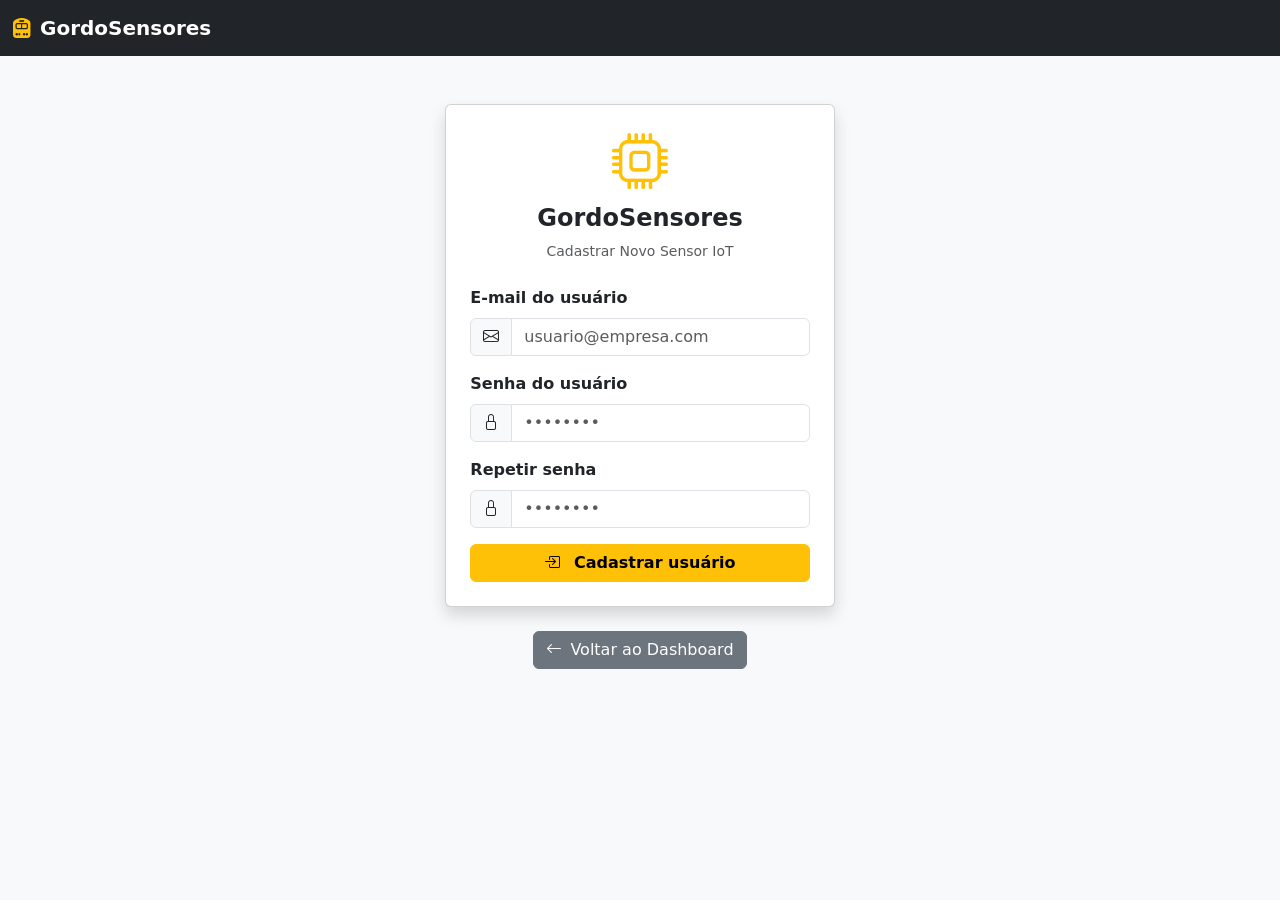
==== public/tela_cadastro_sensores.html @ 96b94cc9 "add - estrutura cadastro de sensores" ====
<!DOCTYPE html>
<html lang="pt-BR">

<head>
    <meta charset="UTF-8" />
    <meta name="viewport" content="width=device-width, initial-scale=1.0" />
    <title>GordoSensores — Cadastro de Sensor</title>
    <link href="https://cdn.jsdelivr.net/npm/bootstrap@5.3.3/dist/css/bootstrap.min.css" rel="stylesheet" />
    <link href="https://cdn.jsdelivr.net/npm/bootstrap-icons@1.11.3/font/bootstrap-icons.min.css" rel="stylesheet" />
</head>

<body class="bg-light">

    <nav class="navbar navbar-expand-lg navbar-dark bg-dark sticky-top">
        <div class="container-fluid">
            <span class="navbar-brand fw-bold"><i
                    class="bi bi-train-front-fill me-2 text-warning"></i>GordoSensores</span>
            <button class="navbar-toggler" type="button" data-bs-toggle="collapse" data-bs-target="#mockupNav">
                <span class="navbar-toggler-icon"></span>
            </button>

        </div>
    </nav>

    <div class="container-fluid py-4 px-3">

        <section id="screen-login" class="mb-5">

            <div class="container-fluid py-4 px-3">


                <div class="row justify-content-center">
                    <div class="col-md-5 col-lg-4">
                        <div class="card shadow">
                            <div class="card-body p-4">
                                <div class="text-center mb-4">
                                    <i class="bi bi-cpu display-4 text-warning"></i>
                                    <h4 class="fw-bold mt-2">GordoSensores</h4>
                                    <p class="text-muted small">Cadastrar Novo Sensor IoT</p>
                                </div>
                                <div class="mb-3">
                                    <label class="form-label fw-semibold">E-mail do usuário</label>
                                    <div class="input-group">
                                        <span class="input-group-text"><i class="bi bi-envelope"></i></span>
                                        <input type="email" class="form-control" placeholder="usuario@empresa.com"
                                            id="login" />
                                    </div>
                                </div>
                                <div class="mb-3">
                                    <label class="form-label fw-semibold">Senha do usuário</label>
                                    <div class="input-group">
                                        <span class="input-group-text"><i class="bi bi-lock"></i></span>
                                        <input type="password" class="form-control" placeholder="••••••••" id="senha" />
                                    </div>
                                </div>

                                <div class="mb-3">
                                    <label class="form-label fw-semibold">Repetir senha</label>
                                    <div class="input-group">
                                        <span class="input-group-text"><i class="bi bi-lock"></i></span>
                                        <input type="password" class="form-control" placeholder="••••••••"
                                            id="confirmar-senha" />
                                    </div>
                                </div>

                                <button id="enviar_cadastro" class="btn btn-warning w-100 fw-semibold" type="button">
                                    <i class="bi bi-box-arrow-in-right me-2"></i>
                                    Cadastrar usuário
                                </button>
                                <div id="alert-sucesso" class="alert alert-success d-none" role="alert">
                                    Usuário cadastrado com sucesso!
                                </div>

                                <div id="alert-erro" class="alert alert-danger d-none" role="alert">
                                    Erro ao cadastrar usuário!
                                </div>
                            </div>
                        </div>
                        <br>
                        <div class="text-center">
                            <a href="tela_geral_home.html" class="btn btn-secondary"><i class="bi bi-arrow-left me-2"></i>Voltar ao Dashboard</a>
                        </div>
                    </div>
                </div>
        </section>

    </div>



    <script src="../script/cadastro_sensores.js"></script>
    <script src="https://cdn.jsdelivr.net/npm/bootstrap@5.3.3/dist/js/bootstrap.bundle.min.js"></script>
</body>

</html>
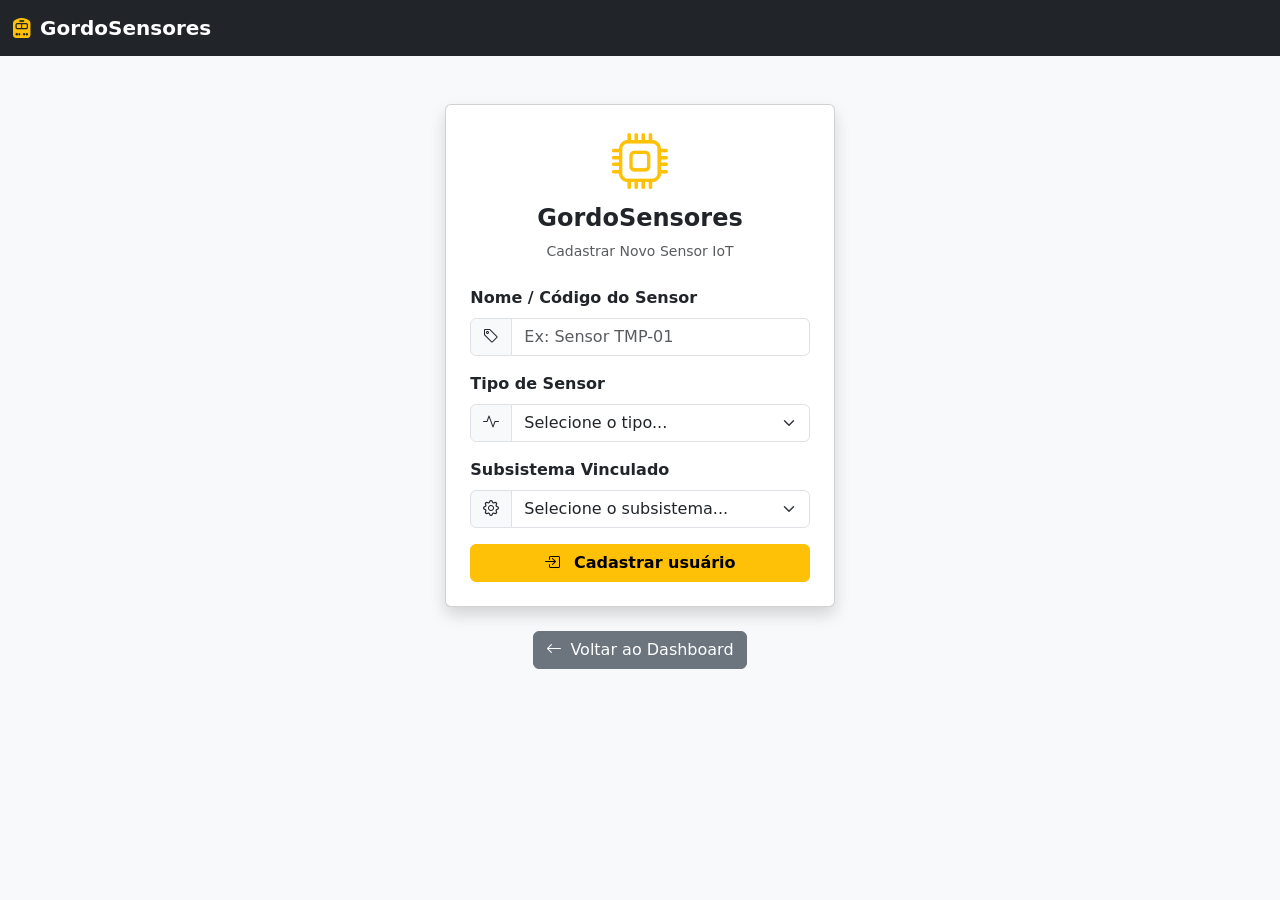
==== commit 7c941174: "add - campos sensores" ====
--- a/public/tela_cadastro_sensores.html
+++ b/public/tela_cadastro_sensores.html
@@ -39,27 +39,40 @@
                                     <p class="text-muted small">Cadastrar Novo Sensor IoT</p>
                                 </div>
                                 <div class="mb-3">
-                                    <label class="form-label fw-semibold">E-mail do usuário</label>
+                                    <label class="form-label fw-semibold">Nome / Código do Sensor</label>
                                     <div class="input-group">
-                                        <span class="input-group-text"><i class="bi bi-envelope"></i></span>
-                                        <input type="email" class="form-control" placeholder="usuario@empresa.com"
-                                            id="login" />
+                                        <span class="input-group-text"><i class="bi bi-tag"></i></span>
+                                        <input type="text" class="form-control" placeholder="Ex: Sensor TMP-01"
+                                            id="nome_sensor" required />
                                     </div>
                                 </div>
                                 <div class="mb-3">
-                                    <label class="form-label fw-semibold">Senha do usuário</label>
+                                    <label class="form-label fw-semibold">Tipo de Sensor</label>
                                     <div class="input-group">
-                                        <span class="input-group-text"><i class="bi bi-lock"></i></span>
-                                        <input type="password" class="form-control" placeholder="••••••••" id="senha" />
+                                        <span class="input-group-text"><i class="bi bi-activity"></i></span>
+                                        <select class="form-select" id="tipo_sensor" required>
+                                            <option value="" selected disabled>Selecione o tipo...</option>
+                                            <option value="Temperatura">Temperatura</option>
+                                            <option value="Vibração">Vibração</option>
+                                            <option value="Consumo de Energia">Consumo de Energia</option>
+                                            <option value="Velocidade">Velocidade</option>
+                                        </select>
                                     </div>
                                 </div>
 
                                 <div class="mb-3">
-                                    <label class="form-label fw-semibold">Repetir senha</label>
+                                    <label class="form-label fw-semibold">Subsistema Vinculado</label>
                                     <div class="input-group">
-                                        <span class="input-group-text"><i class="bi bi-lock"></i></span>
-                                        <input type="password" class="form-control" placeholder="••••••••"
-                                            id="confirmar-senha" />
+                                        <span class="input-group-text"><i class="bi bi-gear"></i></span>
+                                        <select class="form-select" id="subsistema" required>
+                                            <option value="" selected disabled>Selecione o subsistema...</option>
+                                            <option value="Motor">Motor</option>
+                                            <option value="Elétrico">Elétrico</option>
+                                            <option value="Freios">Freios</option>
+                                            <option value="Comunicação">Comunicação</option>
+                                            <option value="Refrigeração">Refrigeração</option>
+                                            <option value="Câmeras">Câmeras</option>
+                                        </select>
                                     </div>
                                 </div>
 
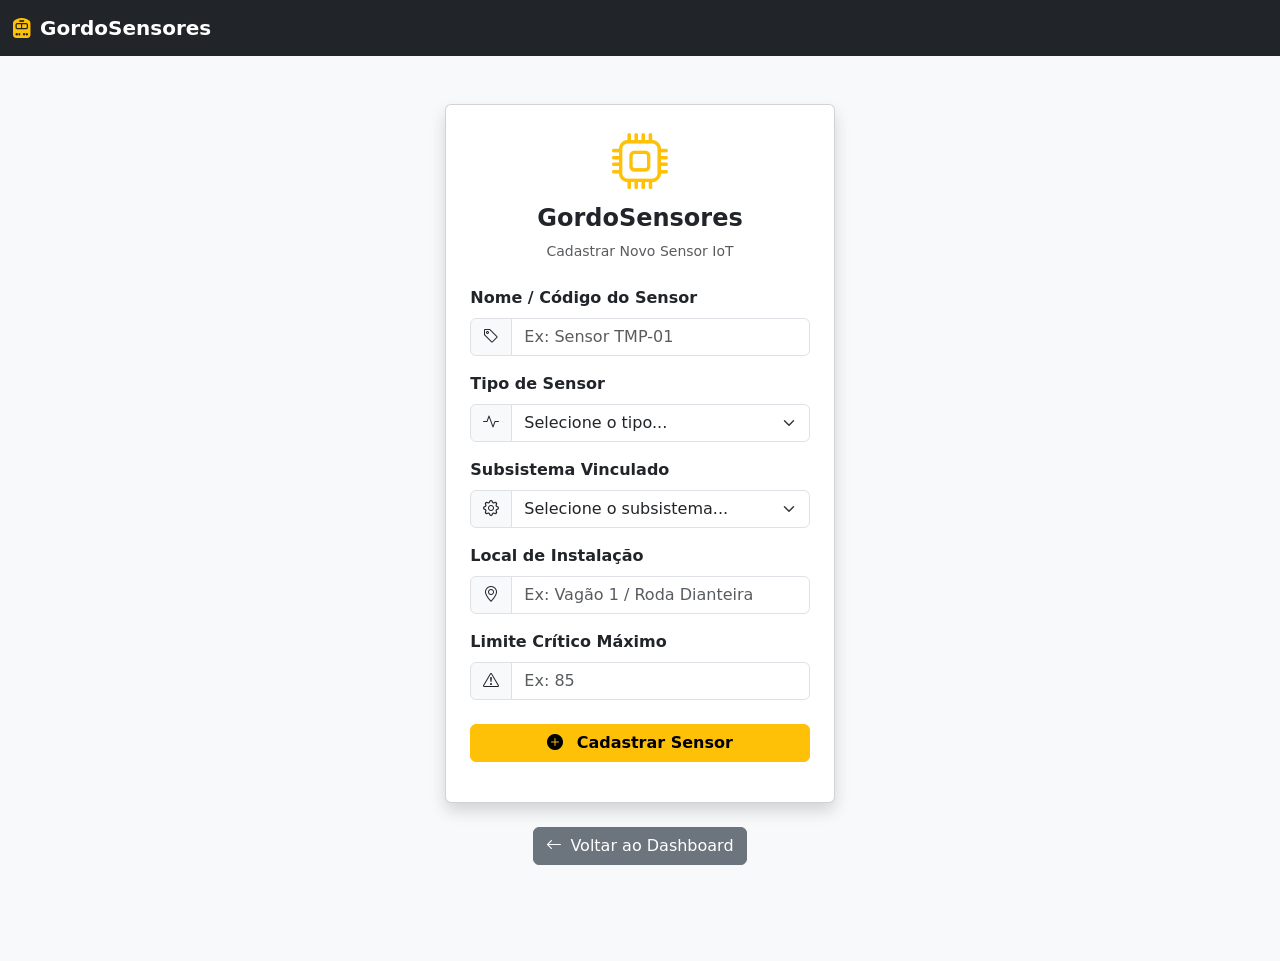
==== commit b852b0b2: "add - ajustes finais cadastro de sensores" ====
--- a/public/tela_cadastro_sensores.html
+++ b/public/tela_cadastro_sensores.html
@@ -75,17 +75,34 @@
                                         </select>
                                     </div>
                                 </div>
+                                <div class="mb-3">
+                                    <label class="form-label fw-semibold">Local de Instalação</label>
+                                    <div class="input-group">
+                                        <span class="input-group-text"><i class="bi bi-geo-alt"></i></span>
+                                        <input type="text" class="form-control" placeholder="Ex: Vagão 1 / Roda Dianteira"
+                                            id="localizacao" required />
+                                    </div>
+                                </div>
 
-                                <button id="enviar_cadastro" class="btn btn-warning w-100 fw-semibold" type="button">
-                                    <i class="bi bi-box-arrow-in-right me-2"></i>
-                                    Cadastrar usuário
+                                <div class="mb-4">
+                                    <label class="form-label fw-semibold">Limite Crítico Máximo</label>
+                                    <div class="input-group">
+                                        <span class="input-group-text"><i class="bi bi-exclamation-triangle"></i></span>
+                                        <input type="number" class="form-control" placeholder="Ex: 85"
+                                            id="limite_maximo" required />
+                                    </div>
+                                </div>
+
+                                <button id="enviar_cadastro" class="btn btn-warning w-100 fw-semibold mb-3" type="button">
+                                    <i class="bi bi-plus-circle-fill me-2"></i>
+                                    Cadastrar Sensor
                                 </button>
                                 <div id="alert-sucesso" class="alert alert-success d-none" role="alert">
-                                    Usuário cadastrado com sucesso!
+                                    Sensor cadastrado com sucesso!
                                 </div>
 
                                 <div id="alert-erro" class="alert alert-danger d-none" role="alert">
-                                    Erro ao cadastrar usuário!
+                                    Erro ao cadastrar o sensor! Verifique os dados.
                                 </div>
                             </div>
                         </div>
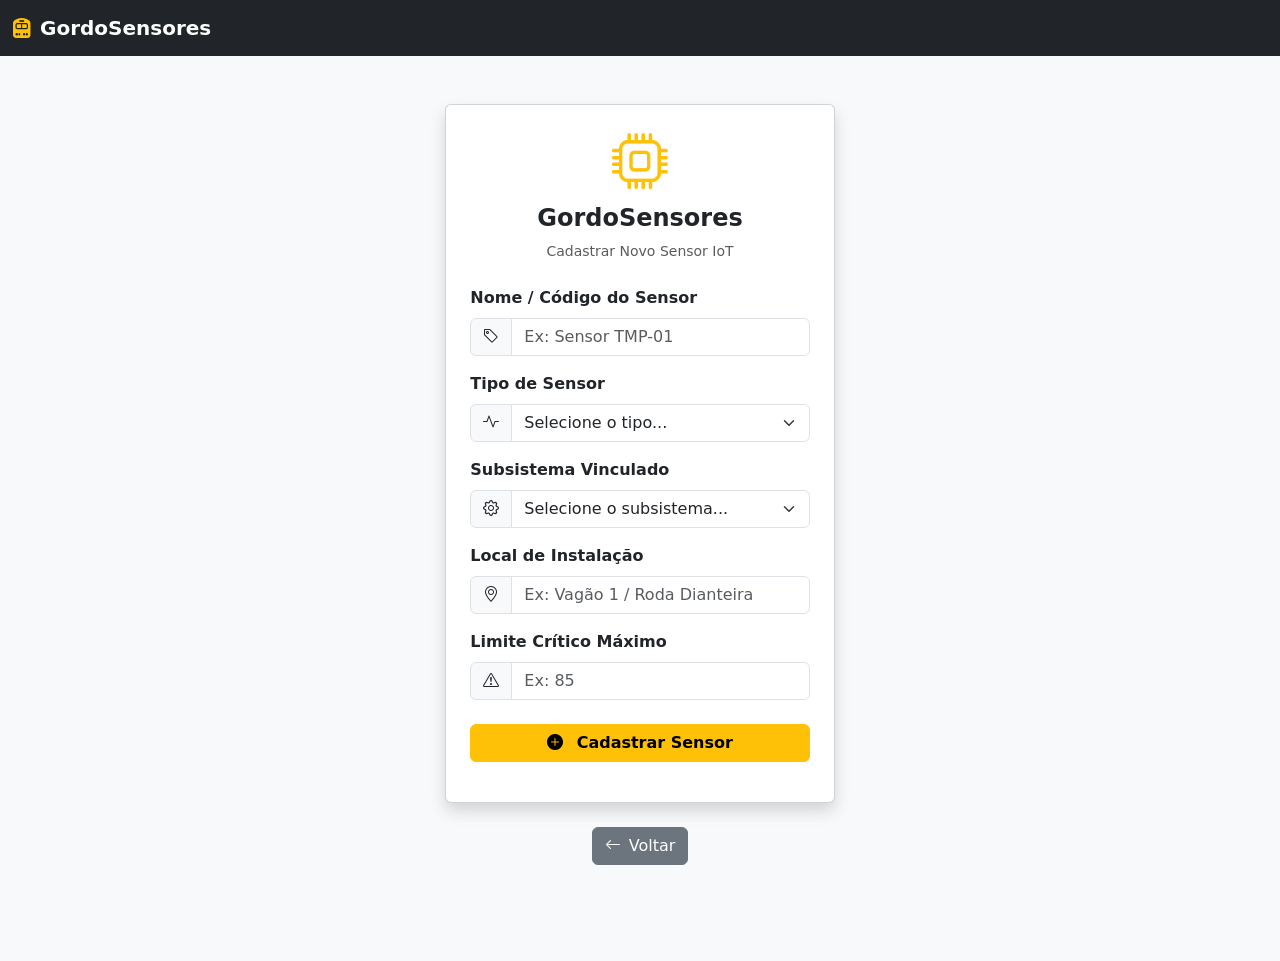
==== commit 4e28a0f3: "fix - botao voltar" ====
--- a/public/tela_cadastro_sensores.html
+++ b/public/tela_cadastro_sensores.html
@@ -108,7 +108,7 @@
                         </div>
                         <br>
                         <div class="text-center">
-                            <a href="tela_geral_home.html" class="btn btn-secondary"><i class="bi bi-arrow-left me-2"></i>Voltar ao Dashboard</a>
+                            <a href="tela_sensores.html" class="btn btn-secondary"><i class="bi bi-arrow-left me-2"></i>Voltar</a>
                         </div>
                     </div>
                 </div>
